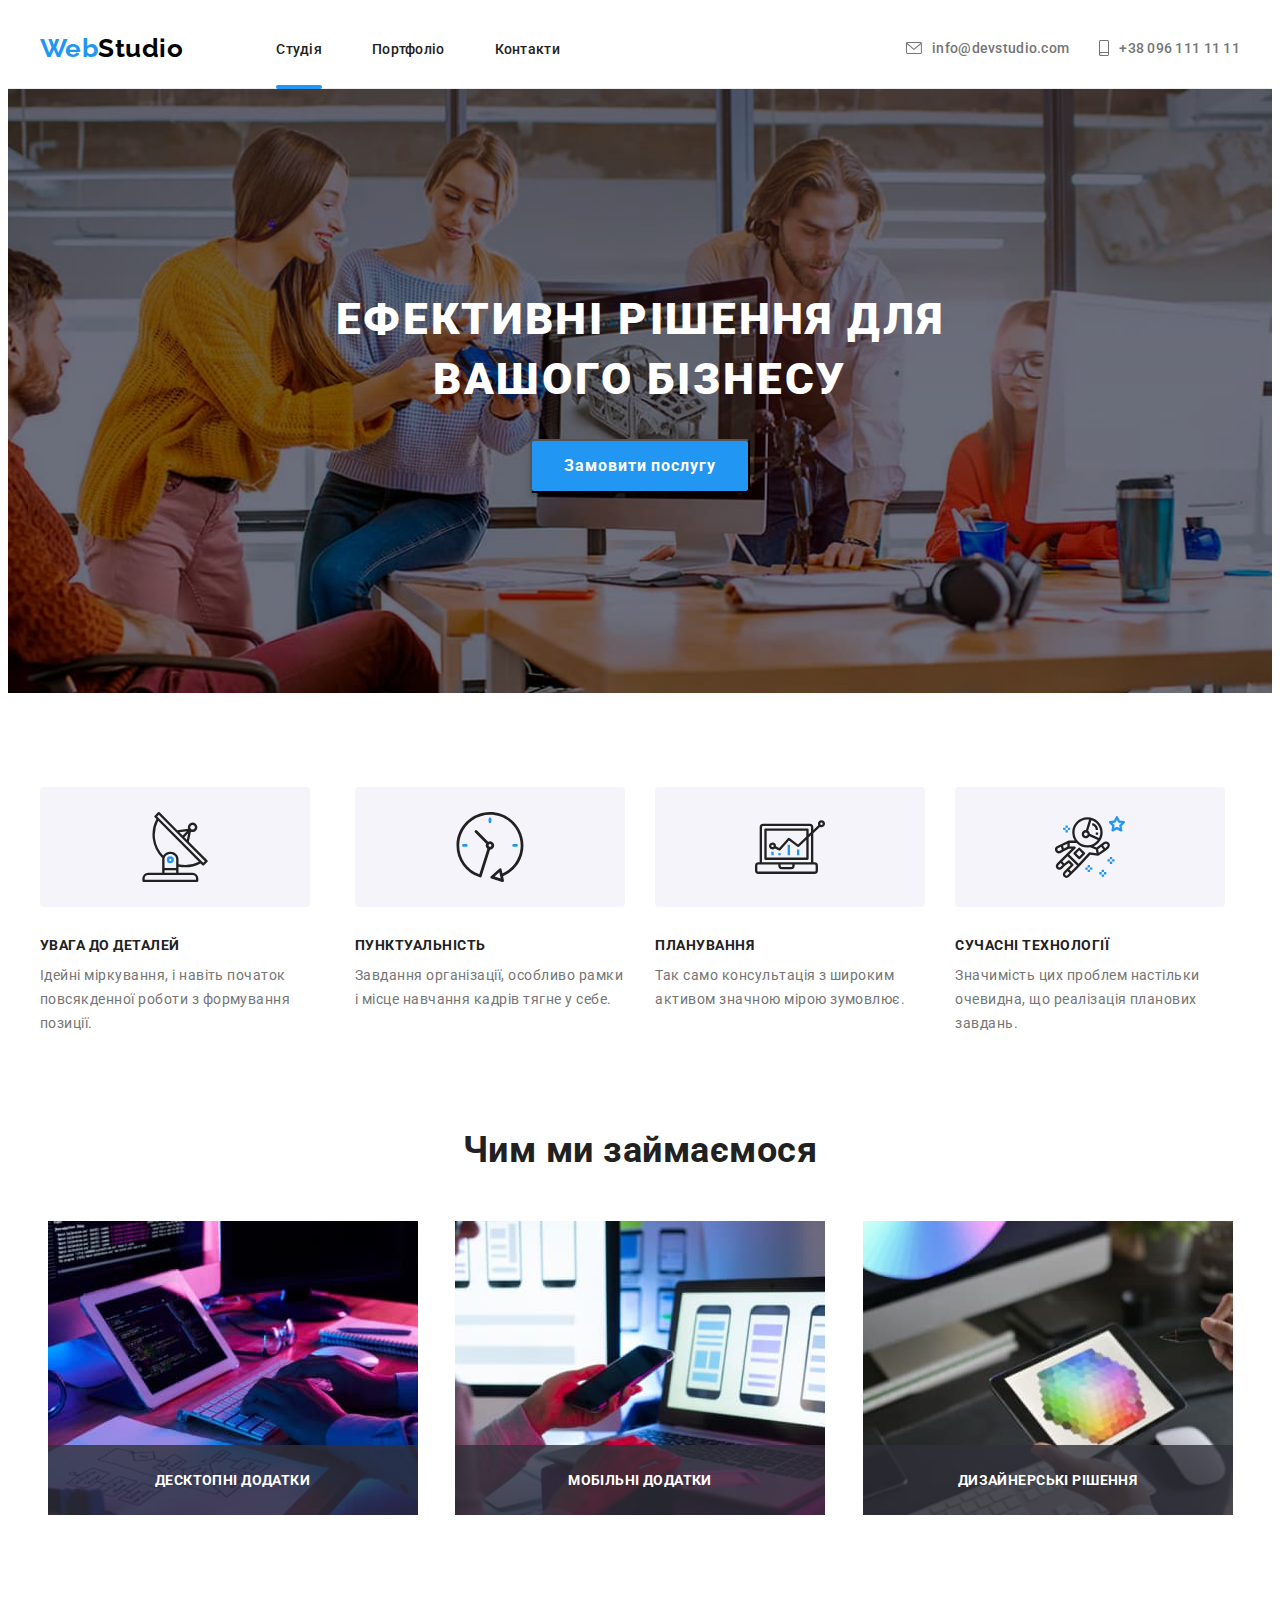
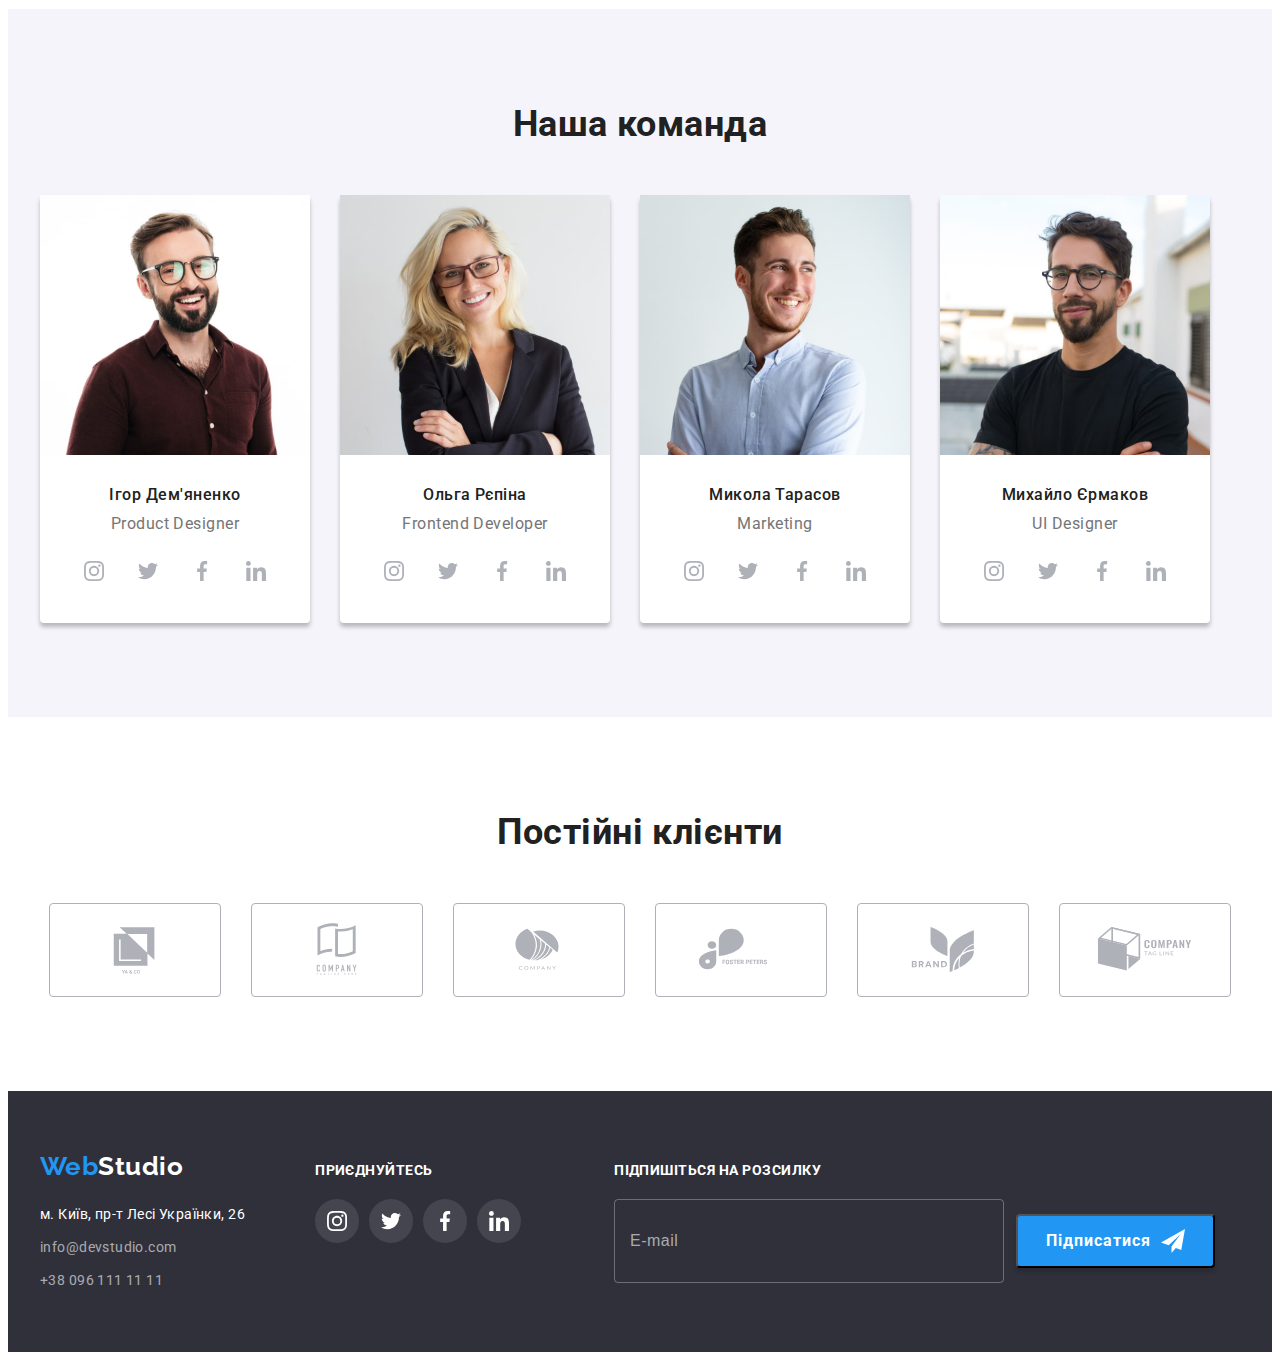
==== index.html @ 0e5acecf "updated svg for close button modal" ====
<!DOCTYPE html>
<html lang="en">
<head>
    <meta charset="UTF-8">
    <meta http-equiv="X-UA-Compatible" content="IE=edge">
    <meta name="viewport" content="width=device-width, initial-scale=1.0">
    <title>Document</title>
    <link rel="preconnect" href="https://fonts.googleapis.com">
    <link rel="preconnect" href="https://fonts.gstatic.com" crossorigin>
    <link href="https://fonts.googleapis.com/css2?family=Raleway:wght@700&family=Roboto:wght@400;500;700;900&display=swap" rel="stylesheet">
    <link rel="stylesheet" href="https://cdnjs.cloudflare.com/ajax/libs/modern-normalize/1.1.0/modern-normalize.min.css" integrity="sha512-wpPYUAdjBVSE4KJnH1VR1HeZfpl1ub8YT/NKx4PuQ5NmX2tKuGu6U/JRp5y+Y8XG2tV+wKQpNHVUX03MfMFn9Q==" crossorigin="anonymous" referrerpolicy="no-referrer" />
    <link rel="stylesheet" href="./css/styles.css"/>
</head>
<body class="main-page">
  <!--Navigation menu-->
  <header class="page-header">
    <div class="container main-nav">
      <nav class="site-nav">
        <a class="logo" href="./index.html" lang="en" ><span style="color:#2196F3;">Web</span>Studio</a>
          <ul class="site-nav-list">
              <li class="item"><a href="./index.html" class="link current">Студія</a></li>
              <li class="item"><a href="./portfolio.html" class="link">Портфоліо</a></li>
              <li class="item"><a href="" class="link">Контакти</a></li>
          </ul>
      </nav>
      <ul class="contacts-list">
      <li class="item"><a href="mailto:info@devstudio.com" class="link">
        <svg class="contacts-icon" width="16"
        height="12">
        <use href="./images/icons.svg#icon-envelope"></use>
        </svg>
        info@devstudio.com</a></li>
      <li class="item">
          <a href="tel:+380961111111" class="link">
            <svg class="contacts-icon" width="10"
              height="16">
              <use href="./images/icons.svg#icon-smartphone"></use>
              </svg>
            +38 096 111 11 11</a>
      </li>
      </ul>
    </div>
   
  </header>
  <!--Hero-->
  <main>
    <section class="section hero">
      <h1 class="hero-title">Ефективні рішення для <br> вашого бізнесу</h1>  
      <button data-modal-open type="button" class="order-button">Замовити послугу</button>
       <!--Modal-->
      <div  data-modal class="backdrop is-hidden">
      <div class="modal">
         <!--Modal Window 1-->
       
         <form class="form modal-form">
           <h3 class=" modal-title">Залиште свої дані, ми вам передзвонимо</h3>
         <div class="inputs">
          <div class="form-field">
            <label for="name">Ім'я</label>
            <input type="text" name="name" id="name" placeholder="" autofocus />
            </div>
 
       <div class="form-field">
         <label for="tel">Телефон</label>
         <input type="tel" name="tel" id="tel" placeholder="" />
       </div>
 
       <div class="form-field">
         <label for="mail">Пошта</label>
         <input type="email" name="mail" id="mail" placeholder=""/>
       </div>
 
       <div class="form-field">
         <label for="comment">Коментар</label>
         <textarea
           class="comment" name="comment" id="comment" rows="8"
           placeholder="Введіть текст"
         ></textarea>
       </div>
         </div>

      <div class="form-field">
        <input type="checkbox" name="policy" id="policy" />
        <label for="policy">Погоджуюся з розсилкою та приймаю<span><a href="" class="checkbox-link">Умови договору</a></span></label>
      </div>

         <button type="submit" class="submit-button">Відправити</button>
        </form>
      </div>
      </div>
    </div>
    </section>
    <!--Company Credo Section-->
    <section class="section-credo">
      <div class="container ">
        <ul class="features-list">
          <li  class="features-card">
           <div class="icon-card">
            <svg class="features-icon" width="70"
            height="70">
            <use href="./images/icons.svg#icon-antenna"></use>
            </svg>
           </div>
           <h3 class="features-title">УВАГА ДО ДЕТАЛЕЙ</h3>
           <p class="features-description"> Ідейні міркування, і навіть початок повсякденної роботи з формування позиції.</p>
         </li> 
           
          <li class="features-card">
           <div class="icon-card">
            <svg class="features-icon" width="70"
            height="70">
            <use href="./images/icons.svg#icon-clock"></use>
            </svg>
           </div>
           <h3 class="features-title">ПУНКТУАЛЬНІСТЬ</h3>
           <P class="features-description">Завдання організації, особливо рамки і місце навчання кадрів тягне у себе.</P>
         </li>  
 
          <li class="features-card">
           <div class="icon-card">
            <svg class="features-icon" width="70"
            height="70">
            <use href="./images/icons.svg#icon-diagram"></use>
            </svg>
           </div>
           <h3 class="features-title">ПЛАНУВАННЯ</h3>
           <p class="features-description">Так само консультація з широким активом значною мірою зумовлює.</p>  
          </li>
          <li class="features-card">
            <div class="icon-card">
              <svg class="features-icon" width="70"
              height="70">
              <use href="./images/icons.svg#icon-astronaut"></use>
              </svg>
            </div>
           <h3 class="features-title">СУЧАСНІ ТЕХНОЛОГІЇ</h3>
           <p class="features-description">Значимість цих проблем настільки очевидна, що реалізація планових завдань.</p>
         </li>
         </ul>
      </div>

    </section>
    <!--Work Descriptiion Section-->
    <section class="section work">
    <div class="container">
      <h2 class="section-work">Чим ми займаємося</h2>
      <ul class="work-list">
            <li class="img-list">
              <div class="work-thumb">
                <img src="./images/image1.jpg"
              alt="комп’ютер"
              width="370"
              height="294"
              />
              <div class="work-info">
                <p class="work-text">Десктопні додатки</p>
              </div>
              </div>
          </li>
          <li class="img-list">
            <div class="work-thumb">
              <img src="./images/image2.jpg"
              alt="мобільний"
              width="370"
              height="294"
              />
              <div class="work-info">
                <p class="work-text">Мобільні додатки</p>
              </div>
            </div>
          </li>
          <li class="img-list">
           <div class="work-thumb">
            <img src="./images/image3.jpg"
            alt="планшет"
            width="370"
            height="294"
            />
            <div class="work-info">
              <p class="work-text">Дизайнерські рішення</p>
            </div>
           </div>
          </li>
      </ul>
    </div>
    </section>
    <!--Our Team Section-->
    <section class="section team">
      <div class="container gallery">
        <h2 class="section-galery">Наша команда</h2>
       <ul class="team-list">
          <li class="team-card"> 
            <img src="./images/productdesigner1.jpg"
            alt="productdes"
            width="270"
            height="260"
            />
          <div class="team-box">
            <h3 class="team-subtitle">Ігор Дем'яненко</h3>
            <p class="position">Product Designer</p>           
          
          <ul class="socials-list">
            <li class="socials-items">
              <a class="socials-link link" href="https://instagram.com"
              target="_blank"
              rel="noopener norefferrer"
              aria-label="Instagram icon">
              <svg class="socials-icon" width="20"
              height="20">
              <use href="./images/icons.svg#icon-instagram"></use>
              </svg>
            </a>
            </li>
            <li class="socials-items">
              <a class="socials-link link" href="https://twitter.com"
              target="_blank"
              rel="noopener norefferrer"
              aria-label="Twitter icon">
              <svg class="socials-icon" width="20"
              height="20">
              <use href="./images/icons.svg#icon-twitter"></use>
              </svg>
            </a>
            </li>
            <li class="socials-items">
              <a class="socials-link link" href="https://facebook.com"
              target="_blank"
              rel="noopener norefferrer"
              aria-label="Facebook icon">
              <svg class="socials-icon" width="20"
              height="20">
              <use href="./images/icons.svg#icon-facebook"></use>
              </svg>
            </a>
            </li>
            <li class="socials-items">
              <a class="socials-link link" href="https://linkedin.com"
              target="_blank"
              rel="noopener norefferrer"
              aria-label="Linkedin icon">
              <svg class="socials-icon" width="20"
              height="20">
              <use href="./images/icons.svg#icon-linkedin"></use>
              </svg>
            </a>
            </li>
          </ul>
        </div>
           </li>
        <li class="team-card">
          <img src="./images/frontenddev2.jpg"
          alt="frontenddev"
          width="270"
          height="260"
          />
           <div class="team-box">
            <h3 class="team-subtitle">Ольга Рєпіна</h3>
            <p class="position">Frontend Developer</p>
           
           <ul class="socials-list">
            <li class="socials-items">
              <a class="socials-link link" href="https://instagram.com"
              target="_blank"
              rel="noopener norefferrer"
              aria-label="Instagram icon">
              <svg class="socials-icon" width="20"
              height="20">
              <use href="./images/icons.svg#icon-instagram"></use>
              </svg>
            </a>
            </li>
            <li class="socials-items">
              <a class="socials-link link" href="https://twitter.com"
              target="_blank"
              rel="noopener norefferrer"
              aria-label="Twitter icon">
              <svg class="socials-icon" width="20"
              height="20">
              <use href="./images/icons.svg#icon-twitter"></use>
              </svg>
            </a>
            </li>
            <li class="socials-items">
              <a class="socials-link link" href="https://facebook.com"
              target="_blank"
              rel="noopener norefferrer"
              aria-label="Facebook icon">
              <svg class="socials-icon" width="20"
              height="20">
              <use href="./images/icons.svg#icon-facebook"></use>
              </svg>
            </a>
            </li>
            <li class="socials-items">
              <a class="socials-link link" href="https://linkedin.com"
              target="_blank"
              rel="noopener norefferrer"
              aria-label="Linkedin icon">
              <svg class="socials-icon" width="20"
              height="20">
              <use href="./images/icons.svg#icon-linkedin"></use>
              </svg>
            </a>
            </li>
          </ul>
        </div>
         </li>
        <li class="team-card">
          <img src="./images/marketing3.jpg"
          alt="marketing"
          width="270"
          height="260"
          />
          <div class="team-box">
            <h3 class="team-subtitle">Микола Тарасов</h3>
            <p class="position">Marketing</p>
          
          <ul class="socials-list">
            <li class="socials-items">
              <a class="socials-link link" href="https://instagram.com"
              target="_blank"
              rel="noopener norefferrer"
              aria-label="Instagram icon">
              <svg class="socials-icon" width="20"
              height="20">
              <use href="./images/icons.svg#icon-instagram"></use>
              </svg>
            </a>
            </li>
            <li class="socials-items">
              <a class="socials-link link" href="https://twitter.com"
              target="_blank"
              rel="noopener norefferrer"
              aria-label="Twitter icon">
              <svg class="socials-icon" width="20"
              height="20">
              <use href="./images/icons.svg#icon-twitter"></use>
              </svg>
            </a>
            </li>
            <li class="socials-items">
              <a class="socials-link link" href="https://facebook.com"
              target="_blank"
              rel="noopener norefferrer"
              aria-label="Facebook icon">
              <svg class="socials-icon" width="20"
              height="20">
              <use href="./images/icons.svg#icon-facebook"></use>
              </svg>
            </a>
            </li>
            <li class="socials-items">
              <a class="socials-link link" href="https://linkedin.com"
              target="_blank"
              rel="noopener norefferrer"
              aria-label="Linkedin icon">
              <svg class="socials-icon" width="20"
              height="20">
              <use href="./images/icons.svg#icon-linkedin"></use>
              </svg>
            </a>
            </li>
          </ul>
        </div>
          </li>
          <li class="team-card">
            <img src="./images/uidesigner4.jpg"
            alt="uidesigner"
            width="270"
            height="260"
            />
          
             <div class="team-box">
             <h3 class="team-subtitle">Михайло Єрмаков</h3>
             <p class="position">UI Designer</p>
             
             <ul class="socials-list">
              <li class="socials-items">
                <a class="socials-link link" href="https://instagram.com"
                target="_blank"
                rel="noopener norefferrer"
                aria-label="Instagram icon">
                <svg class="socials-icon" width="20"
                height="20">
                <use href="./images/icons.svg#icon-instagram"></use>
                </svg>
              </a>
              </li>
              <li class="socials-items">
                <a class="socials-link link" href="https://twitter.com"
                target="_blank"
                rel="noopener norefferrer"
                aria-label="Twitter icon">
                <svg class="socials-icon" width="20"
                height="20">
                <use href="./images/icons.svg#icon-twitter"></use>
                </svg>
              </a>
              </li>
              <li class="socials-items">
                <a class="socials-link link" href="https://facebook.com"
                target="_blank"
                rel="noopener norefferrer"
                aria-label="Facebook icon">
                <svg class="socials-icon" width="20"
                height="20">
                <use href="./images/icons.svg#icon-facebook"></use>
                </svg>
              </a>
              </li>
              <li class="socials-items">
                <a class="socials-link link" href="https://linkedin.com"
                target="_blank"
                rel="noopener norefferrer"
                aria-label="Linkedin icon">
                <svg class="socials-icon" width="20"
                height="20">
                <use href="./images/icons.svg#icon-linkedin"></use>
                </svg>
              </a>
              </li>
            </ul>
          </div>
           </li>
        
        </ul>
      </div>
    </section>
    <!--Section Clients-->
    <section class="section clients">
      <div class="container">
        <h2 class="title-clients">Постійні клієнти</h2>
        <ul class="list clients-box">
         <li class="item">
          <a href="" class="link">
            <svg class="icon-client" width="106"
            height="60">
            <use href="./images/icons.svg#icon-Client1"></use>
            </svg> 
          </a>
         </li>
         <li class="item">
          <a href="" class="link">
            <svg class="icon-client" width="106"
            height="60">
            <use href="./images/icons.svg#icon-Client2"></use>
            </svg>
          </a>
        </li>
        <li class="item">
          <a href="" class="link">
            <svg class="icon-client" width="106"
            height="60">
            <use href="./images/icons.svg#icon-Client3"></use>
            </svg>
          </a>
        </li>
        <li class="item">
          <a href="" class="link">
            <svg class="icon-client" width="106"
            height="60">
            <use href="./images/icons.svg#icon-Client4"></use>
            </svg>
          </a>
        </li>
        <li class="item">
          <a href="" class="link">
            <svg class="icon-client" width="106"
            height="60">
            <use href="./images/icons.svg#icon-Client5"></use>
            </svg>
          </a>
        </li>
        <li class="item">
          <a href="" class="link">
            <svg class="icon-client" width="106"
            height="60">
            <use href="./images/icons.svg#icon-Client6"></use>
            </svg>
          </a>
        </li>
        </ul>
      </div>
    </section>
  </main> 
  <!--Contact Us--> 
  <footer class="footer">
    <div class="container footer">
      <div class="footer-flex">
        <div class="">
           <a class="logo-footer" href="./index.html" lang="en" ><span style="color:#2196F3">Web</span>Studio</a>
           <address>
              <ul class="footer-list">
               <li class="google-link"><a href="https://goo.gl/maps/GgH7UaPr1gtR8xod6"
              target="_blank"
              rel="noopener noreferrer nofollow" class="link"
              >м. Київ, пр-т Лесі Українки, 26</a>
               </li>
  
                 <li class="footer-contact"><a href="mailto:info@devstudio.com" class="link">info@devstudio.com</a>
                 </li>
                   <li class="footer-contact"><a href="tel:+380961111111" class="link">+38 096 111 11 11</a>
                   </li>
             </ul>        
           </address>
        </div>
        <!--Footer soclinks--> 
        <div class="offer">
          <h4 class="footer-offer">приєднуйтесь</h4>
          <ul class=" footer-soclink list">
            <li class="footer-items">
              <a class="footer-link link" href="https://instagram.com"
              target="_blank"
              rel="noopener norefferrer"
              aria-label="Instagram icon">
              <svg class="footer-icon" width="20"
              height="20">
              <use href="./images/icons.svg#icon-instagram"></use>
              </svg>
            </a>
            </li>
            <li class="footer-items">
              <a class="footer-link link" href="https://twitter.com"
              target="_blank"
              rel="noopener norefferrer"
              aria-label="Twitter icon">
              <svg class="footer-icon" width="20"
              height="20">
              <use href="./images/icons.svg#icon-twitter"></use>
              </svg>
            </a>
            </li>
            <li class="footer-items">
              <a class="footer-link link" href="https://facebook.com"
              target="_blank"
              rel="noopener norefferrer"
              aria-label="Facebook icon">
              <svg class="footer-icon" width="20"
              height="20">
              <use href="./images/icons.svg#icon-facebook"></use>
              </svg>
            </a>
            </li>
            <li class="footer-items">
              <a class="footer-link link" href="https://linkedin.com"
              target="_blank"
              rel="noopener norefferrer"
              aria-label="Linkedin icon">
              <svg class="footer-icon" width="20"
              height="20">
              <use href="./images/icons.svg#icon-linkedin"></use>
              </svg>
            </a>
            </li> 

          </ul>

        </div>
      <!--Footer subscription container--> 
      <div class="footer-subscribtion-container">
          <h4 class="subscription-title">Підпишіться на розсилку</h4>
           <form class="form-subscribtion"></form>
             <div class="email-input">
              <label for="mail"class="footer-email-field"></label>
              <input type="email" class="footer-email-input" name="email" id="footer-mail" placeholder="E-mail" autocomplete="email"/>
               <button type="btn-send" class="button-send-submit">Підписатися<svg class="icon-send" width="24"
               height="24">
              <use href="./images/icons.svg#icon-send"></use>
              </svg></button>
             </div>
           </form>
           
      </div>
    </div>
  </div> 
  </footer>
  <script src="./js/modal.js"></script>
</body>
</html>
---- css/styles.css ----
/*background #F5F5F5*/
/*main color #212121*/
/*text color #757575*/
/*accent color #2196F3*/
/*hero background color #2F303A;*/
:root {
  --primary-text-color: #212121;
  --secondary-text-color:#757575;
  --contacts-text-color: #FFFFFF;
  --secondary-contacts-color: rgba(255, 255, 255, 0.6);
  --primary-background-color : #F5F5F5;
  --accent-color: #2196F3;
  --secondary-background-color:#2F303A;
  --secondary-accent-color: #000000;

  --anim-fast: 300ms ease-in-out;
  --anim-slow: 800ms ease;
}
/*Reset Start*/
h1,h2, h3, h4, h5, h6, p{
  margin: 0;
}
.link a {
  text-decoration: none;
  color: currentColor;
}
.list, ul{
  margin: 0;
  padding: 0;
  list-style: none;

}
img{
  display: block;
}
.button{
  display: inline-block;
}
.section.work , .section-credo, .section.portfolio, section.team,.section.clients {
  padding-bottom: 94px;
  
}
.section.portfolio, .section-credo, .section.team,.section.clients {
padding-top: 94px;
}

/*reset end*/

/*container*/
.container {
  margin-left: auto;
  margin-right: auto;
  max-width: 1200px;
  padding-left: 15px;
  padding-right: 15px;
 
  
}
.page-header {
  border-bottom: 1px solid #ECECEC;
}
body{
 
  color: var(--secondary-text-color);
  font-family: 'Roboto', sans-serif ;
  letter-spacing: 0.03em;
}
.container.main-nav,
.footer > .container {
padding-top: 0;
padding-bottom: 0;
}

/*logo*/
.logo{
  color: var(--secondary-accent-color);
  font-family: 'Raleway', sans-serif ;
  font-weight: 700;
  font-size: 26px;
  line-height: calc(31/26);
  text-decoration: none;
  border-radius: 4px;
  
}

/*site-nav*/
.site-nav-list{
  list-style: none;
}
.site-nav,
.contacts-list{
display: flex;
align-items: center;
list-style: none;
}

.contacts-list{
  margin-left: auto;
}
.site-nav-list .item:not(:last-child) {
  margin-right: 50px;
}
.contacts-list .item:not(:last-child) {
  margin-right: 30px;
}
.site-nav-list{
  display: flex;
  margin-left: 93px;
  
  }

.site-nav-list .link {
  color: var(--primary-text-color);
  font-weight: 500;
  font-size: 14px;
  line-height: calc(16/14);
  letter-spacing: 0.02em;
  text-decoration: none;

  padding-top: 30px;
  padding-bottom: 30px;
  position: relative;

  transition: color 250ms cubic-bezier(0.4, 0, 0.2, 1);
}
.site-nav-list .link:hover,
.site-nav-list .link:focus
{
  color: var(--accent-color);
  
}
 
.current::after {
  content: '';
  position: absolute; 
  left: 0;
  bottom: -2px;
  width: 100%;
  height: 4px;
  background-color: var(--accent-color);
  border-radius: 2px;
  display: block;
}

/*contacts */
.contacts-list .link{
  color: var(--secondary-text-color);
  font-weight: 500;
  font-size: 14px;
  line-height: calc(16/14);
  letter-spacing: 0.02em;
  text-decoration: none;
  display: block;
  padding-top: 32px;
  padding-bottom: 32px;
  display: flex;
  align-items: center;
  gap:10px ;
}
.contacts-list{
  list-style: none;
  padding:0; 
  transition: color 250ms cubic-bezier(0.4, 0, 0.2, 1);
}
.contacts-list .link:hover,
.contacts-list .link:focus 
{
  color: var(--accent-color) ;
  
}
.contacts-icon{
  fill: currentColor;
}

.main-nav {
  display: flex;
  justify-content: space-between;
  align-items: center;
}
/*hero*/

.hero{
  background-color: var(--secondary-background-color);
  text-align: center;
  padding-bottom: 200px;
  padding-top: 200px;
  max-width: 1600px;
  margin: 0 auto;
  background-image: linear-gradient(0deg, rgba(0, 0, 0, 0.2), rgba(0, 0, 0, 0.2), rgba(47, 48, 58, 0.4)),
  url(../images/header.img.jpg);
  background-repeat: no-repeat;
  background-position: center;
  background-size: cover;
   
 }


.hero-title {
  color: var(--contacts-text-color);
  font-weight: 900;
  font-size: 44px;
  line-height: calc(60/44);
  letter-spacing: 0.06em;
  text-transform: uppercase;
  margin-bottom: 30px; 

}
.order-button{
  background-color: var(--accent-color);
  color: var(--contacts-text-color);
  font-family: inherit;
  font-weight: 700;
  font-size: 16px;
  line-height: calc(30/16);
  cursor: pointer;
  letter-spacing: 0.06em;
  border-radius: 4px;
  padding: 10px 32px; 
  box-shadow: 0px 4px 4px rgba(0,0,0,0.15);
  transition: background-color 250ms cubic-bezier(0.4, 0, 0.2, 1);
}
.order-button:hover, 
.order-button:focus {
  color:var(--contacts-text-color) ;
  background-color: #188CE8;
  
}
.order-button:active{
  color: #188CE8;
  
}
/*Modal*/
.backdrop{
  position: fixed;
  top: 0;
  left: 0;
  z-index: 100;
  width: 100%;
  height: 100%;
  background-color: rgba(0, 0, 0, 0.2);
  transition: opacity 150ms linear, visibility 150ms linear;
  }
 .modal{ 
  position: absolute;
  top: 50%;
  left: 50%;
  transform: translate(-50%, -50%);
  display: flex;
  justify-content: center;
  align-items: flex-start;
  min-height: 581px;
  min-width: 528px;
  background-color: var(--contacts-text-color);

  animation:animate 1500ms 2 500ms;

}

@keyframes animate {
  0% {
    transform: scale(1);
  }

  50% {
    transform: scale(0.75);
  }

  100% {
    transform: scale(1);
  }
}

  .backdrop.is-hidden{
    opacity: 0;
    pointer-events: none;
    visibility: hidden;  
  }
  .close-button{
    padding: 0;
    border: none;
    background-color: var(--contacts-text-color);
    fill: var(--primary-text-color);
    cursor: pointer; 

  }
  /*Modal Window 1*/
  .inputs{
   padding: 0;
   margin: auto;
   min-width: 448px;
   min-height: 342px;
  }
  textarea {
    resize: none;
    margin: 0;
    padding: 10px 20px;
    border-radius: 4px;
    border: 1px solid rgba(33, 33, 33, 0.2);
  }
  .modal-title{
   font-family: Roboto;
   font-size: 20px;
   font-style: 700;
   color: var(--primary-text-color);
   line-height: 100%;
   line-height: 23px;
   letter-spacing: 3%;
   margin-top: 40px;
   margin-bottom: 12px;
  }
 .form-field{
    display: flex;
    flex-direction: column;
    margin-bottom: 10px;
    border: 1px solid transparent;
  padding: 0;
  }
  .form-field input {
    margin: 0;
    padding: 10px 20px;
    border-radius: 4px;
    border: 1px solid rgba(33, 33, 33, 0.2);
  }
  
.form-field label {
  display: flex;
  align-items: flex-start;
    color: rgba(117, 117, 117, 1);
    font: Roboto;
    font-size: 12px;
    letter-spacing: 1%;
    margin-bottom: 4px;
}
.form-field  textarea::placeholder {
  color: rgba(117, 117, 117, 0.5);
  font: Roboto;
  font-size: 12px;
  line-height: 14.06px;
}


.submit-button{
  background-color: var(--accent-color);
  color:  rgba(255, 255, 255, 1);
  font-family: inherit;
  font-weight: 700;
  font-size: 16px;
  line-height: calc(30/16);
  cursor: pointer;
  letter-spacing: 0.06em;
  border-radius: 4px;
  padding: 10px 52px; 
  border: 1px solid transparent;
  box-shadow: 0px 4px 4px rgba(0,0,0,0.15);
  transition: background-color 250ms cubic-bezier(0.4, 0, 0.2, 1);
  display: inline-block;
}
 .submit-button:hover,
 .submit-button:focus{
  background-color: #188CE8;
 }

/*Company Credo Section*/
.features-list{
  list-style: none;
  display: flex;
  margin: 0;
  padding: 0;
}

.features-title{
  
color: var(--primary-text-color);
font-size: 14px;
line-height: calc(16/14);
margin-bottom: 10px;

}
.features-description{
  color: var(--secondary-text-color);
  font-size: 14px;
  line-height: calc(24/14);

}
.features-card:not(:last-child) {
  margin-right: 30px;
}
.icon-card{
    display: block;
    content: '';
    width: 270px;
    height: 120px;
    margin-bottom: 30px;
    background-size: contain;
    background-color: #F5F4FA;
    border-radius: 4px;
    display: flex;
    justify-content: center;
    align-items: center;
   
}



/*Work Section*/
.section-work{

padding-top: 0;
}
.work-list{
  list-style: none;
  display: flex;
  justify-content:space-evenly;
  padding:0;
  margin: 0;
  
}

.section-work{
  color: var(--primary-text-color); 
  font-size: 36px;
  line-height: calc(42/36);
  text-align: center;
  margin-bottom: 50px;
}
.img-list:not(:last-child) {
  margin-right: 30px;
}
.img-list{
  padding-bottom: 0;
  
}


  .work-thumb{
    position: relative;
  }
  .work-thumb::before{
    display: inline-block;
    position:absolute;
    content: '';
    width:370px ;
    height: 70px;
    background-color:  rgba(47, 48, 58, 0.8);
    bottom: 0;
    right: 0;
  }

.work-text{
 
  position: absolute;
  bottom: 0;
  left: 0;
  right: 0;
  margin: 0;
  padding-top: 27px;
  padding-bottom: 27px;
  font-weight: 700;
  font-size: 14px;
  line-height: calc(16/14);
  text-align: center;
  letter-spacing: 0.03em;
  text-transform: uppercase;

  color:var(--contacts-text-color);
}

/*Team Section*/

.section-galery{
  color: var(--primary-text-color);
  font-size: 36px;
  line-height: calc(42/36);
  text-align: center;
  margin-bottom: 50px;
  
}

.section.team{
  background-color: #F5F4FA;
 
}
.team-list{
  list-style: none;
  display: flex;
  text-align: center;
  padding-left: 0;
  margin: 0;
}
.team-card:not(:last-child) {

  margin-right: 30px;
}
.team-card{
  box-shadow: 0 4px 4px rgba(0, 0, 0, 0.25);
  border-radius: 4px;
  border: none;
  background-color: var(--contacts-text-color);
}
.team-subtitle{
  color: var(--primary-text-color);
  font-weight: 500;
  font-size: 16px;
  line-height: calc(19/16);
  margin-bottom: 10px;

}
.team-box{
padding-top: 30px;
padding-bottom: 30px;
}


.position{
  color: var(--secondary-text-color);
  font-size: 16px;
  line-height: calc(19/16);
  text-align: center;
  margin-top:10px ;
}
.img{
  padding-bottom: 30px;
}
.socials-list{
  display: flex;
  justify-content: center;
  align-items: center;
  gap:10px;
  margin-top: 16px;
}
.socials-link{
  display: flex;
  justify-content: center;
  align-items: center;
  width: 44px;
  height: 44px;
  border-radius: 50%;
  background-color: var(--contacts-text-color);
  color: #AFB1B8;
  transition: background-color 250ms cubic-bezier(0.4, 0, 0.2, 1) ,color 250ms cubic-bezier(0.4, 0, 0.2, 1);
}

.socials-link:hover,
.socials-link:focus {
  background-color: var(--accent-color);
  color: var(--contacts-text-color) ;

}
.socials-icon{
  fill:currentColor;
}


/*Section Clients*/

.title-clients{
  color: var(--primary-text-color); 
  font-size: 36px;
  line-height: calc(42/36);
  text-align: center;
  margin-bottom: 50px;
}

.clients-box {
  display: flex;
  justify-content: center;
}


.clients-box > .item:not(:last-child) {
  margin-right: 30px;
}


.clients-box .link {
  display: flex;
  align-items: center;
  justify-content: center;
  width: 170px;
  height: 92px;
  fill: #AFB1B8;
  border: 1px solid #AFB1B8;
  border-radius: 4px;
  transition: border-color 250ms cubic-bezier(0.4, 0, 0.2, 1), fill 250ms cubic-bezier(0.4, 0, 0.2, 1);
}


.clients-box .link:hover,
.clients-box .link:focus {
  fill: var(--accent-color);
  border-color: var(--accent-color);
}


/*Footer Contacts*/

.footer-flex-element:not(:last-child) {
  margin-right: 94px;
}
.footer{

  background-color: var(--secondary-background-color);
  padding-top: 60px;
  padding-bottom: 60px;
 
}

.logo-footer{
  color: var(--contacts-text-color);
  font-family: 'Raleway', sans-serif ;
  font-weight: 700;
  font-size: 26px;
  line-height: calc(31/26);
  text-decoration: none;
  padding-bottom: 20px;
  display: block;
}
.google-link .link{
  color: var(--contacts-text-color);
  font-size: 14px;
  line-height: calc(24/14);
  text-decoration: none;
}
.footer-list {
list-style: none;
font-style: normal;
font-size: 14px;
line-height: calc(24/14);
letter-spacing: 0.03em;
padding-left: 0;
margin-bottom: 0;
}
.footer-contact .link{
  color: var(--secondary-contacts-color);
  text-decoration: none;
}
.footer-list :not(:last-child) {
  display: block;
  margin-top: 0;
  margin-bottom: 9px;
  
}
/*Footer Socials*/

.footer-flex {
  display: flex;
  align-items: baseline;
   
}

.footer-offer {
 
  margin-bottom: 20px;
}
.offer{
  margin-left: 70px;
}
h4 {
  font-weight: 700;
  font-size: 14px;
  line-height: 1.14;
  text-transform: uppercase;
  color: var(--contacts-text-color);
}
.footer-soclink {
  display: flex;
}
.footer-soclink .footer-items:not(:last-child) {
  margin-right: 10px;
}

.footer-link{
  display: flex;
  justify-content: center;
  align-items: center;
  width: 44px;
  height: 44px;
  border-radius: 50%;
  background-color: rgba(255, 255, 255, 0.1);
  fill: var(--contacts-text-color);
  transition: background-color 250ms cubic-bezier(0.4, 0, 0.2, 1);
}
.footer-link:hover,
.footer-link:focus{
 background-color: var(--accent-color);
}

/*Footer Subscribtion*/

.footer-subscribtion-container{
 
 margin-left: 93px;
}
.subscription-title{
  margin-bottom: 20px;
  font-weight: 700;
  font-size: 14px;
  line-height: 1.14;
  text-transform: uppercase;
  color: var(--contacts-text-color);
}

.footer-email-input {
  width: 358px;
  height: 50px;

  font-style: normal;
  font-weight: 400;
  font-size: 16px;
  line-height: 1.25;
  letter-spacing: 0.03em;
  display: flex;
  align-items: center;
 

  color: var(--contacts-text-color);

  padding: 16px 15px;
  border: 1px solid rgba(255, 255, 255, 0.3);
  border-radius: 4px;
  background-color: transparent;
}

.footer-email-input::placeholder {
  color: rgba(255, 255, 255, 0.6);
  
}
.button-send-submit{
  display: flex;
  align-items: center;
  margin-left: 12px;
  background-color: var(--accent-color);
  color: var(--contacts-text-color);
  font-family: inherit;
  font-weight: 700;
  font-size: 16px;
  line-height: calc(30/16);
  cursor: pointer;
  letter-spacing: 0.06em;
  border-radius: 4px;
  padding: 10px 28px; 
  box-shadow: 0px 4px 4px rgba(0,0,0,0.15);
  transition: background-color 250ms cubic-bezier(0.4, 0, 0.2, 1);
}
.button-send-submit:hover, 
.button-send-submit:focus {
  color:var(--contacts-text-color) ;
  background-color: #188CE8;
  
}
.button-send-submit:active{
  color: #188CE8;
  
}
.icon-send {
  margin-left: 10px;
  fill: var(--contacts-text-color);
}
.email-input{
  display: flex;
  align-items: baseline;
}

/*Portfolio Section Filters*/

.filter-list{
  list-style: none; 
  display: flex;
  margin-bottom: 50px;
  margin-top: 0;
  padding-left: 0;
  justify-content: center;
  
}


.filter-list :not(:last-child) {
  margin-right: 8px;
  
}

.filter-list .button:hover,
.filter-list .button:focus{
  background-color: var(--accent-color);
  color: var(--contacts-text-color) ;
  box-shadow: 0px 3px 1px rgba(0, 0, 0, 0.1), 0px 1px 2px rgba(0, 0, 0, 0.08), 0px 2px 2px rgba(0, 0, 0, 0.12);
  border-radius: 4px;
}
.filter-list .button{
   font-family: inherit;
   font-weight: 500;
   font-size: 16px;
   line-height: calc(26/16);
   cursor: pointer;
   background-color: #F5F4FA;
   color: var(--primary-text-color);
   border-radius: 4px;
   border: 1px solid transparent;
   text-align: center;
   display: inline-block;
   min-width: 73px;
   padding: 7px 23px;
   transition: background-color 250ms cubic-bezier(0.4, 0, 0.2, 1) , color 250ms cubic-bezier(0.4, 0, 0.2, 1), box-shadow 250ms cubic-bezier(0.4, 0, 0.2, 1);
}

.visually-hidden {
  position: absolute;
   white-space: nowrap;
   width: 1px;
   height: 1px;
   overflow: hidden;
   border: 0;
   padding: 0;
   clip: rect(0 0 0 0);
   clip-path: inset(50%);
   margin: -1px;
 }
/*Portfolio Gallery*/
 /*Thumb Info Window*/
 .project-thumb{
  position: relative;
  overflow: hidden;
 }
 .thumb-info{
  position: absolute;
  top: 0;
  left: 0;
  width: 100%;
  height: 100%;
  padding: 63px 24px;
  background-color: rgba(33, 150, 243, 0.9);
  transform: translateY(100%);
  transition: transform 250ms cubic-bezier(0.4, 0, 0.2, 1);
 }
 .project-thumb:hover .thumb-info,
 .project-thumb:focus .thumb-info {
   transform: translateY(0);
 }

 .thumb-text{
   font-size: 18px;
   line-height: calc(28/18);
   letter-spacing: 0.03em;
   color: var(--contacts-text-color);
 }

.portfolio-list{
  display: flex;
  flex-wrap: wrap;
  list-style: none;
  margin: 0;
  padding-left: 0;
  gap: 30px;

}
.list-project-link{
  text-decoration: none;
}
.project:hover,
.project:focus{
  box-shadow: 0px 4px 4px rgba(0,0,0,0.25);
}
.project .item:nth-last-child(-n + 3) {
  margin-bottom: 30px;
}
.project .item:nth-child(3n) {
  margin-right: 30px;

}

.gallery-description{
  color: var(--secondary-text-color);
  font-size: 16px;
  line-height: calc(30/16);
  letter-spacing: 0.03em;
  margin-top: 4px;
  
}

.portfolio-gallery{
  color: var(--primary-text-color);
  font-size: 18px;
  line-height: calc(36/18);
  letter-spacing: 0.06em;
 
}
.project-title {
  max-width: 370px;
  border-radius: 4px;
  border: 1px solid #EEEEEE;
  padding: 20px 24px;
  
}
.project{
  max-width: 370px;
  transition: box-shadow 250ms cubic-bezier(0.4, 0, 0.2, 1);
}
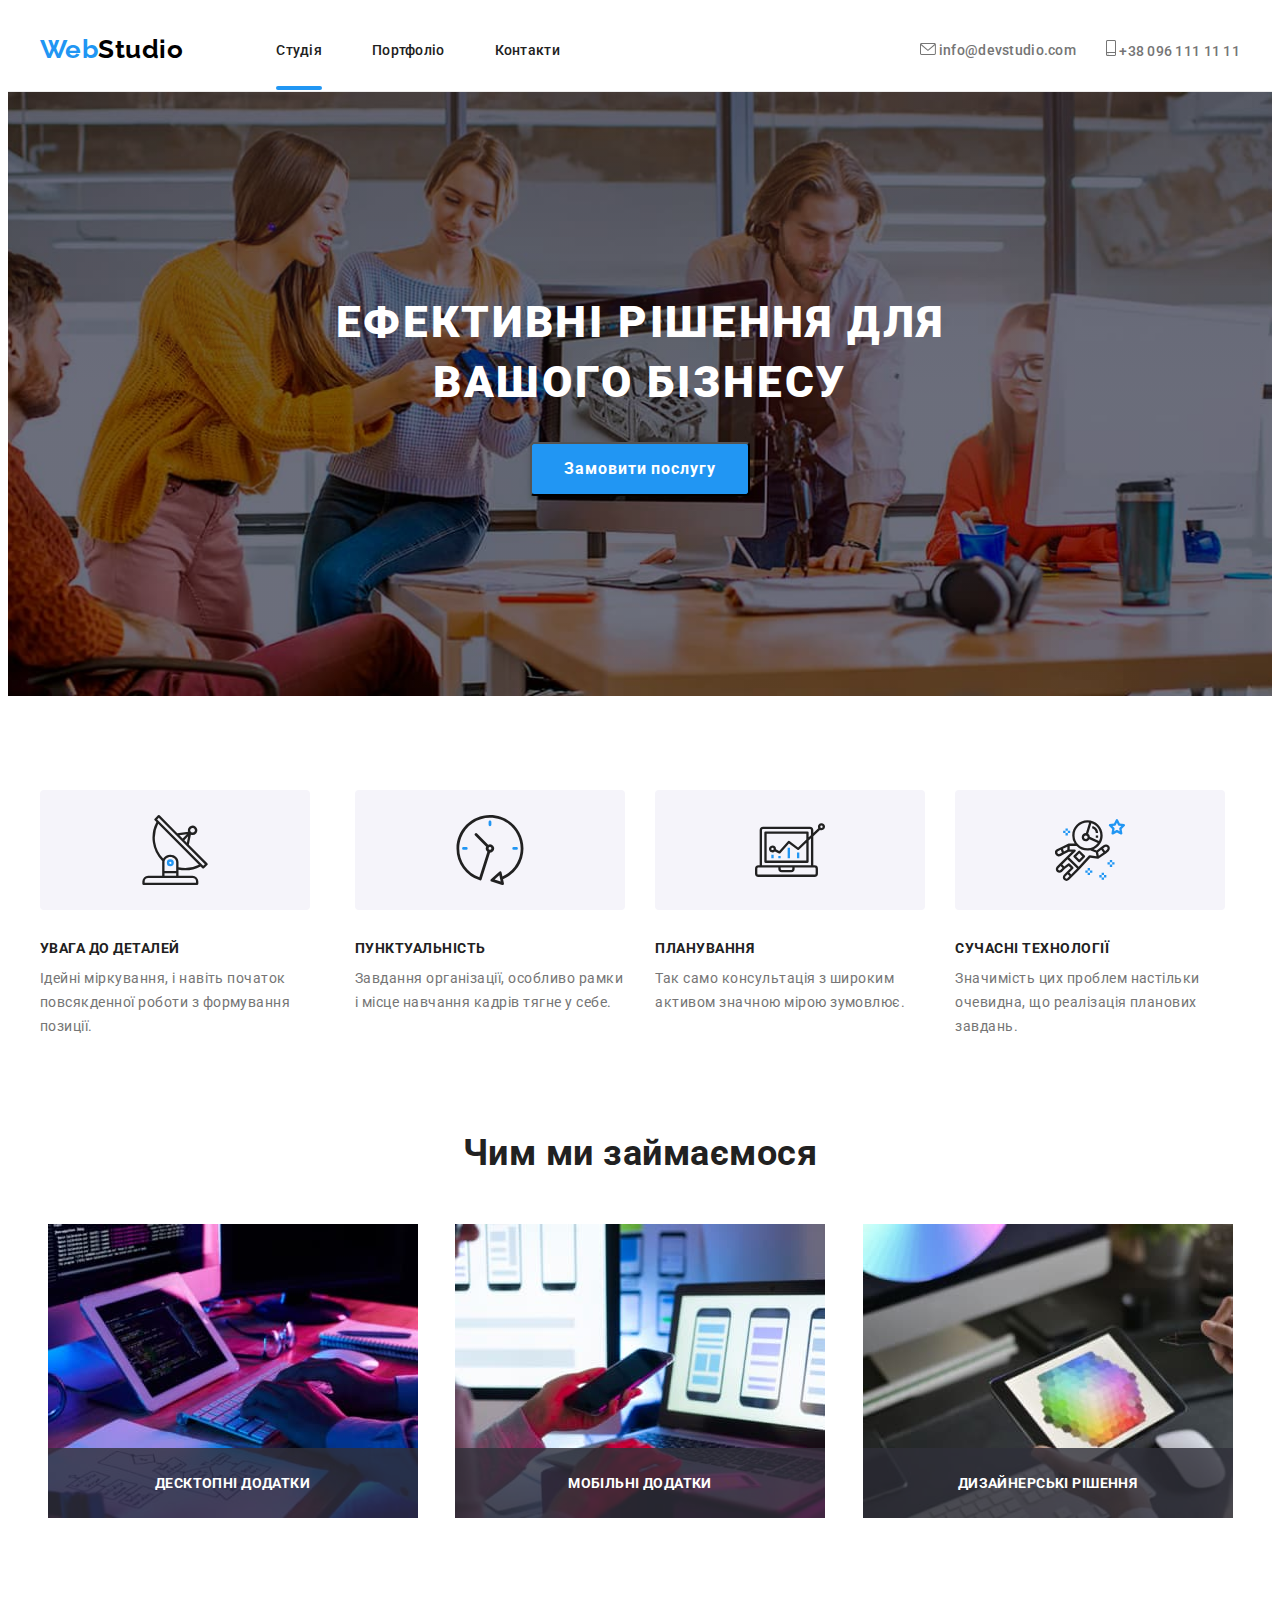
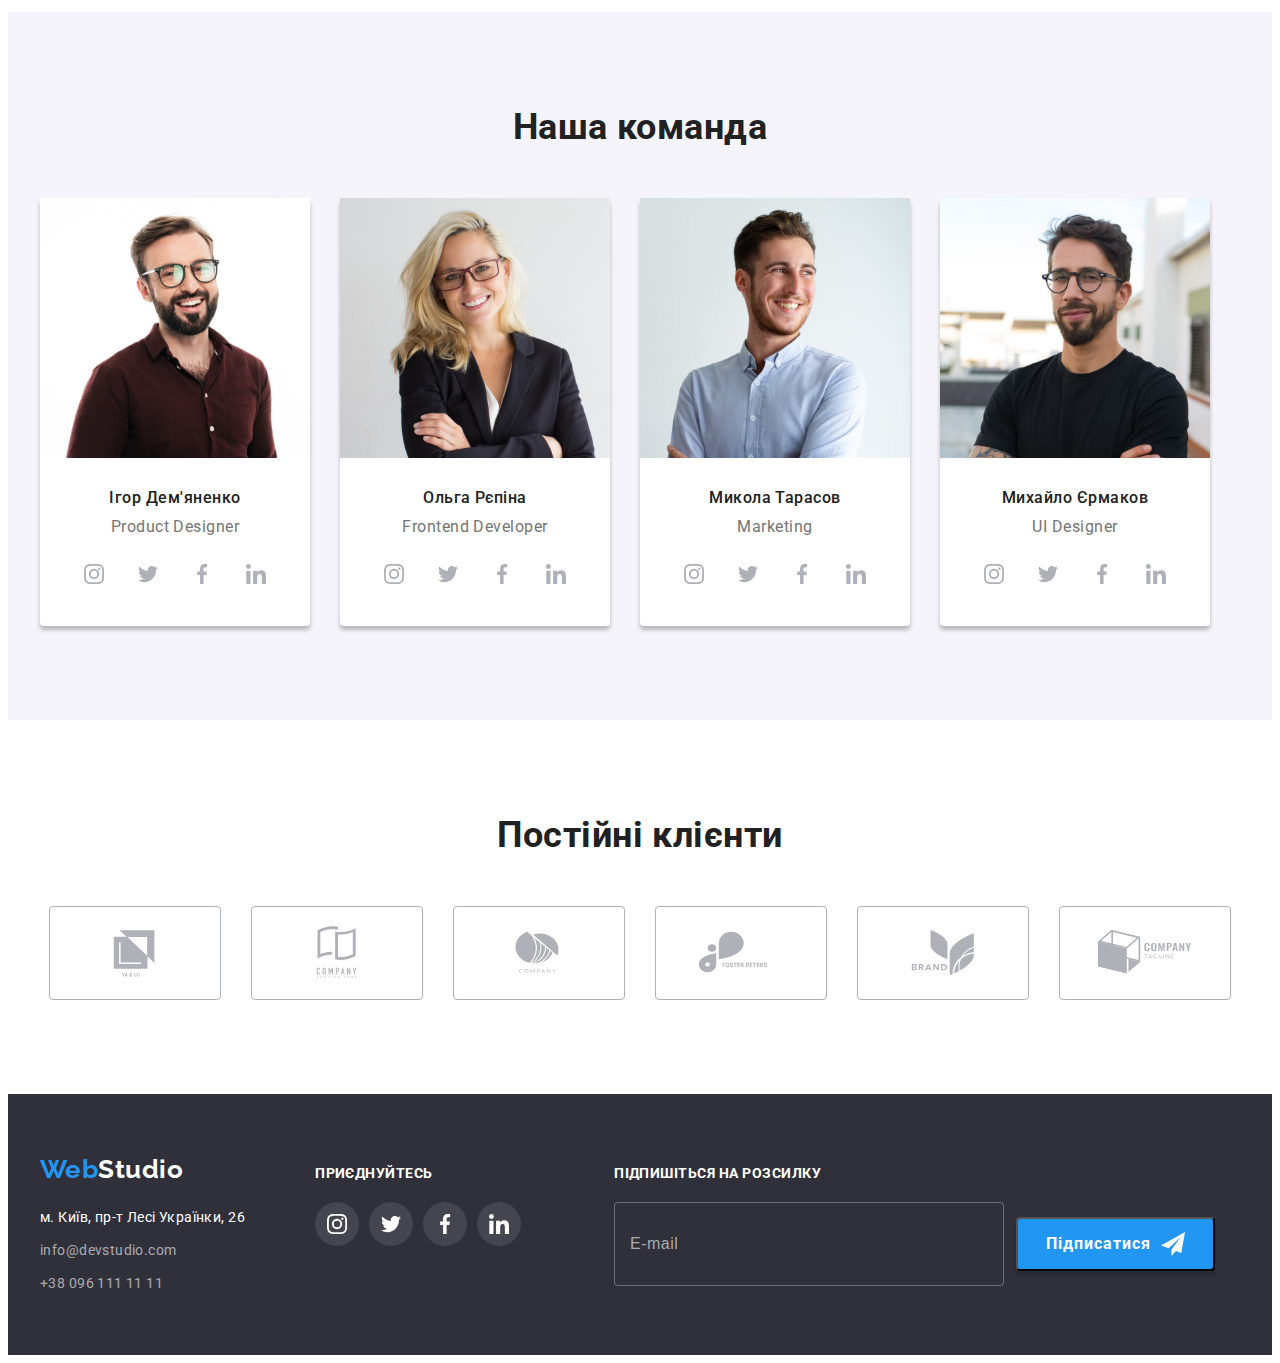
==== commit 0a275ba8: "fixed modal close button issue" ====
--- a/index.html
+++ b/index.html
@@ -51,39 +51,42 @@
       <div  data-modal class="backdrop is-hidden">
       <div class="modal">
          <!--Modal Window 1-->
-       
          <form class="form modal-form">
+            <button data-modal-close type="button" class="close-button"><svg class="icon-close" width="30"
+              height="30">
+             <use href="./images/icons.svg#icon-close"></use>
+             </svg></button>
            <h3 class=" modal-title">Залиште свої дані, ми вам передзвонимо</h3>
-         <div class="inputs">
+        <div class="inputs">
           <div class="form-field">
             <label for="name">Ім'я</label>
             <input type="text" name="name" id="name" placeholder="" autofocus />
             </div>
  
-       <div class="form-field">
+           <div class="form-field">
          <label for="tel">Телефон</label>
          <input type="tel" name="tel" id="tel" placeholder="" />
-       </div>
+           </div>
  
-       <div class="form-field">
+             <div class="form-field">
          <label for="mail">Пошта</label>
          <input type="email" name="mail" id="mail" placeholder=""/>
-       </div>
+            </div>
  
-       <div class="form-field">
+             <div class="form-field">
          <label for="comment">Коментар</label>
          <textarea
            class="comment" name="comment" id="comment" rows="8"
            placeholder="Введіть текст"
          ></textarea>
-       </div>
-         </div>
-
+              </div>
+                      
       <div class="form-field">
         <input type="checkbox" name="policy" id="policy" />
         <label for="policy">Погоджуюся з розсилкою та приймаю<span><a href="" class="checkbox-link">Умови договору</a></span></label>
       </div>
 
+    </div>
          <button type="submit" class="submit-button">Відправити</button>
         </form>
       </div>
@@ -569,7 +572,21 @@
               </svg></button>
              </div>
            </form>
-           
+           <script>
+            (() => {
+              document
+                .querySelector('.form-subscribtion')
+                .addEventListener('submit', e => {
+                  e.preventDefault();
+      
+                  new FormData(e.currentTarget).forEach((value, name) =>
+                    console.log(`${name}: ${value}`),
+                  );
+      
+                  e.currentTarget.reset();
+                });
+            })();
+          </script>
       </div>
     </div>
   </div> 
--- a/css/styles.css
+++ b/css/styles.css
@@ -153,8 +153,6 @@
   display: block;
   padding-top: 32px;
   padding-bottom: 32px;
-  display: flex;
-  align-items: center;
   gap:10px ;
 }
 .contacts-list{
@@ -245,7 +243,7 @@
   top: 50%;
   left: 50%;
   transform: translate(-50%, -50%);
-  display: flex;
+ 
   justify-content: center;
   align-items: flex-start;
   min-height: 581px;
@@ -276,19 +274,24 @@
     visibility: hidden;  
   }
   .close-button{
-    padding: 0;
-    border: none;
-    background-color: var(--contacts-text-color);
-    fill: var(--primary-text-color);
-    cursor: pointer; 
-
-  }
+     border: none;
+     background-color: var(--contacts-text-color);
+     fill: var(--primary-text-color);
+     cursor: pointer; 
+     top: 1%;
+     left: 92%;
+     position: absolute;
+     opacity: 1;
+     z-index: 10;
+     
+  }
+  
   /*Modal Window 1*/
   .inputs{
    padding: 0;
    margin: auto;
-   min-width: 448px;
-   min-height: 342px;
+   width: 448px;
+   height: 342px;
   }
   textarea {
     resize: none;
@@ -353,7 +356,7 @@
   border: 1px solid transparent;
   box-shadow: 0px 4px 4px rgba(0,0,0,0.15);
   transition: background-color 250ms cubic-bezier(0.4, 0, 0.2, 1);
-  display: inline-block;
+  
 }
  .submit-button:hover,
  .submit-button:focus{
